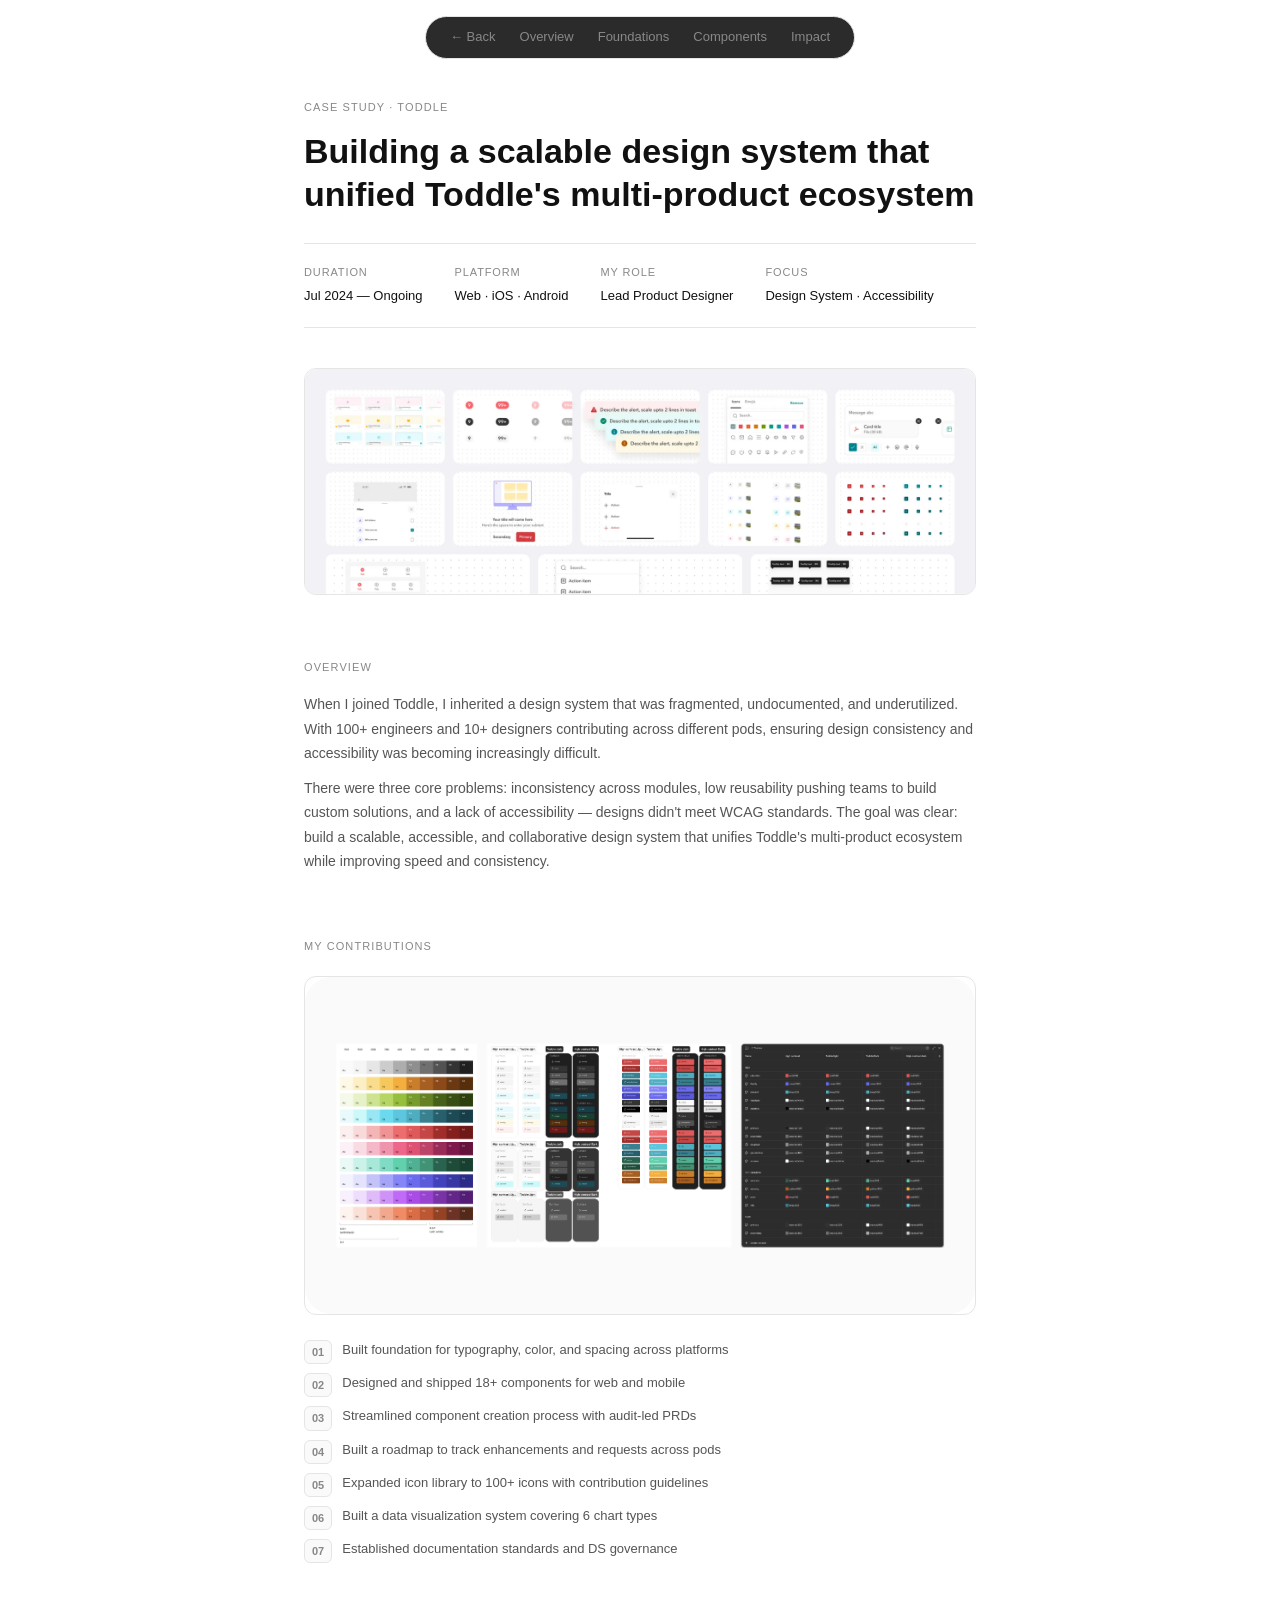
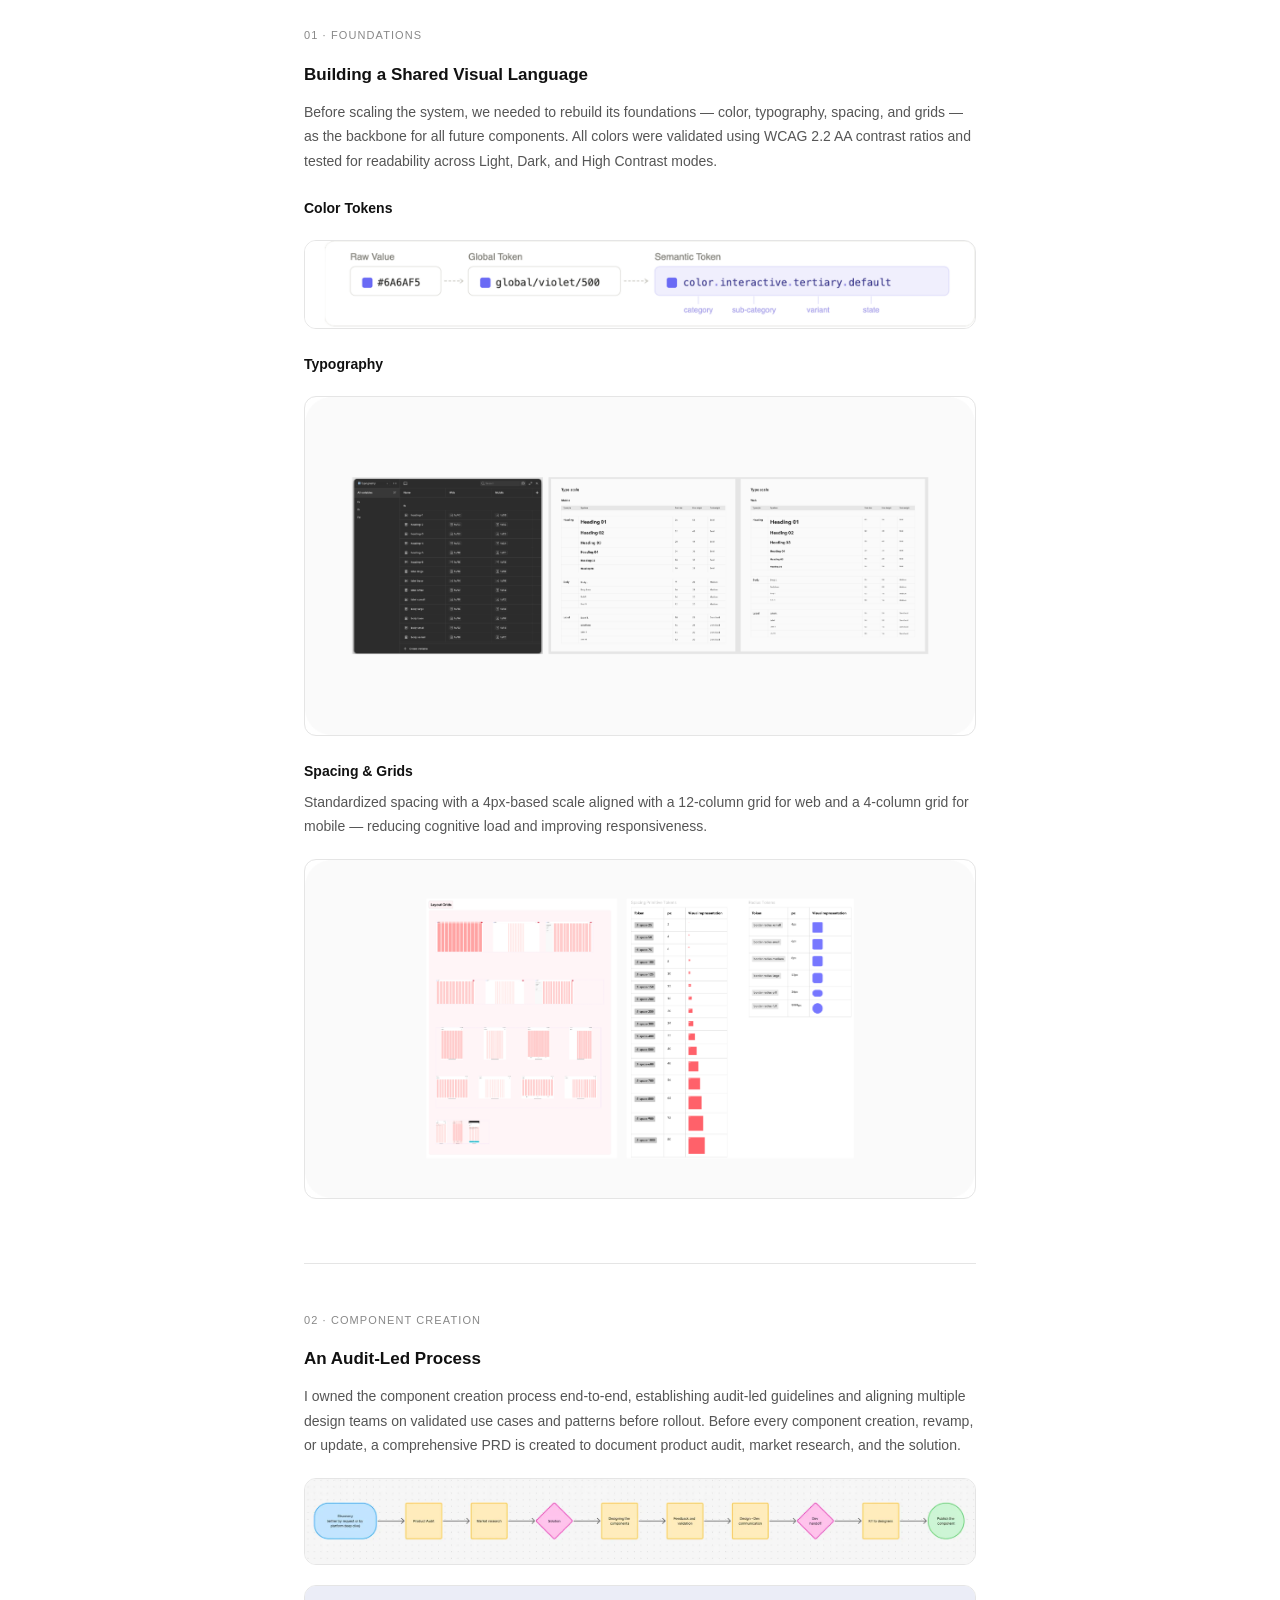
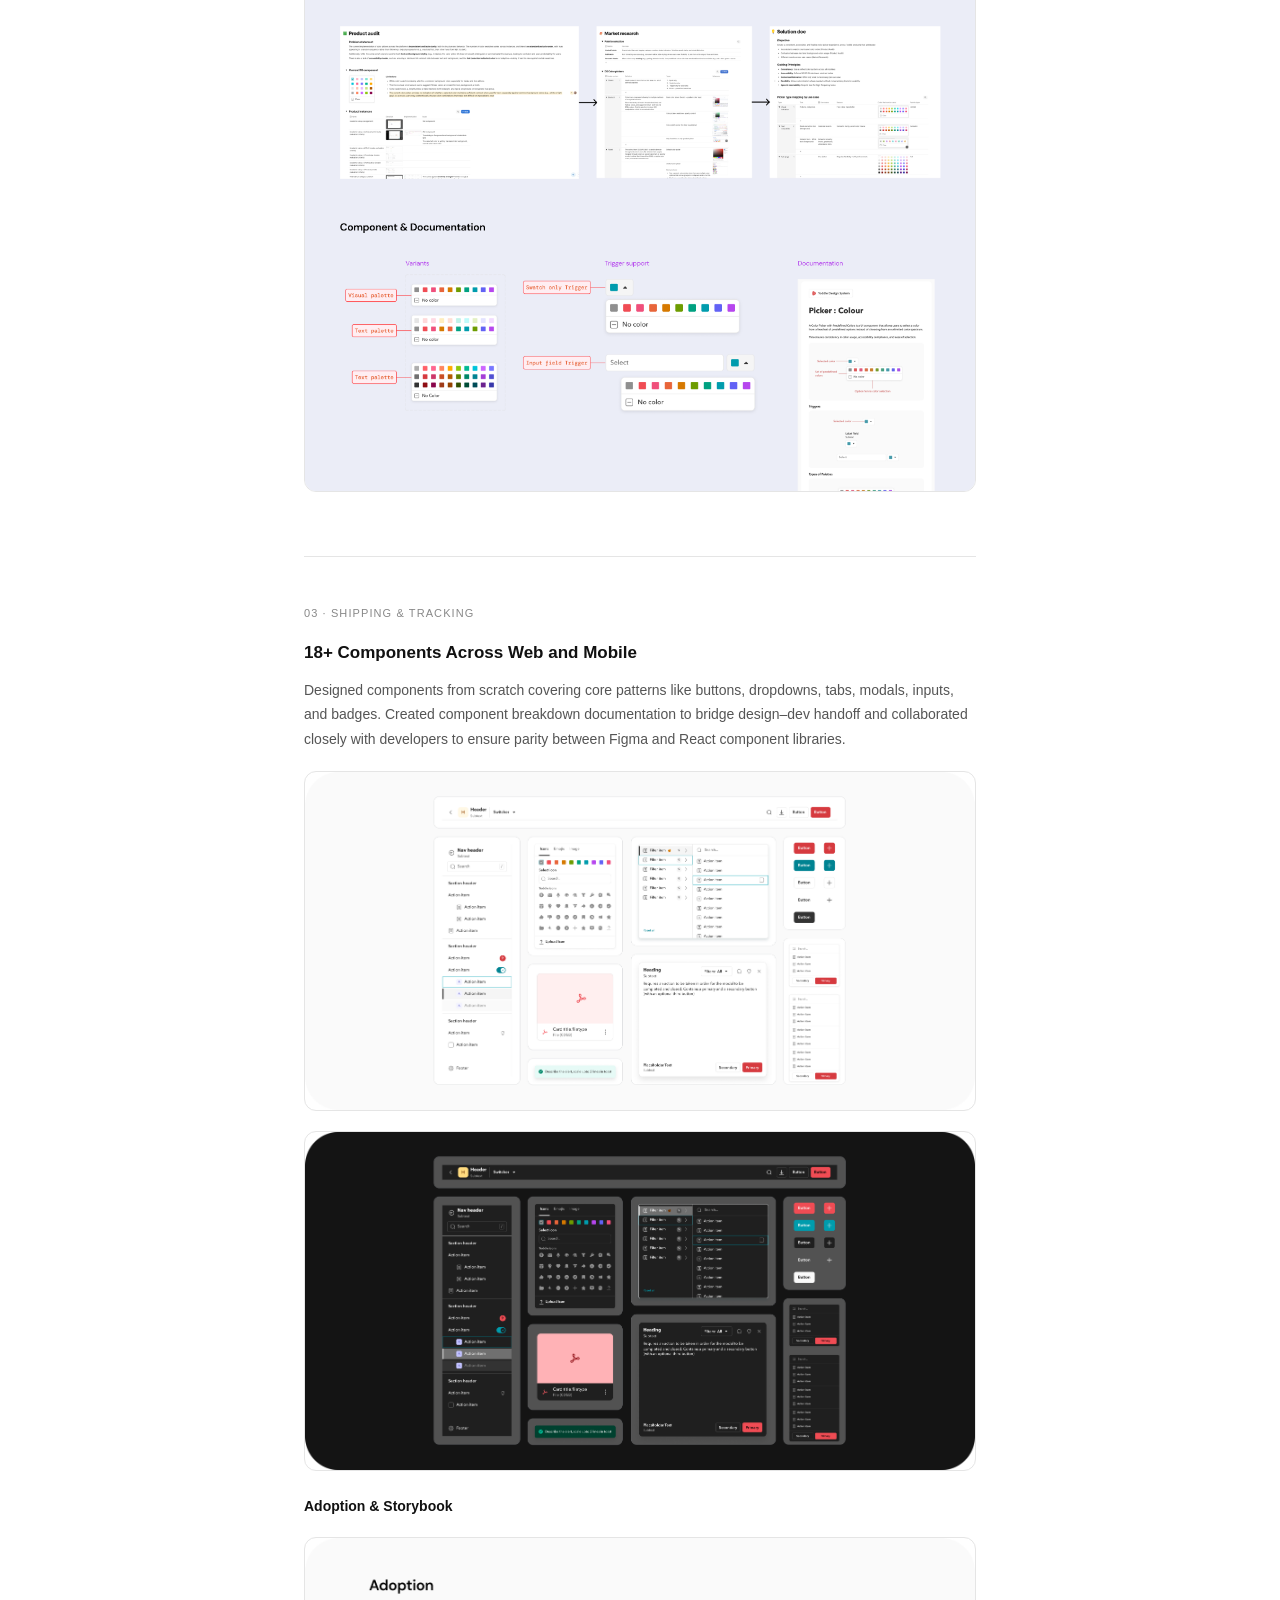
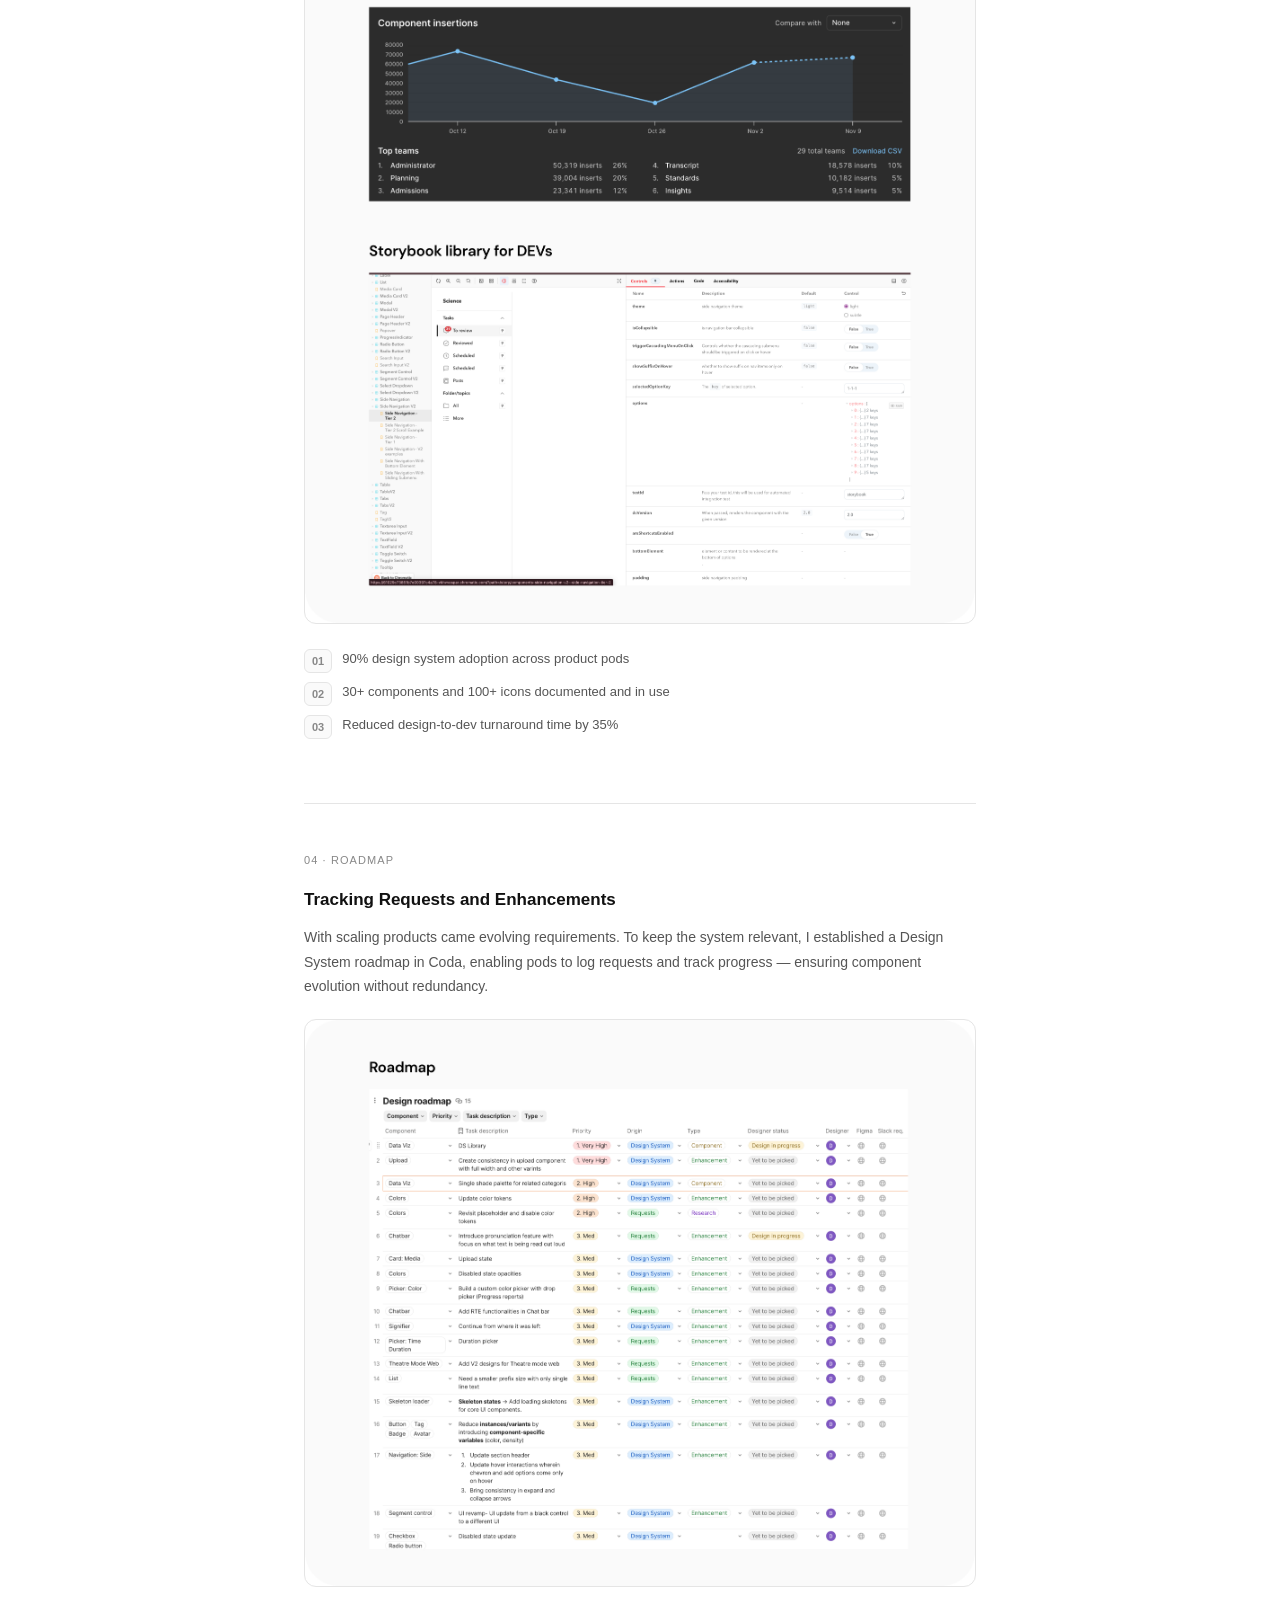
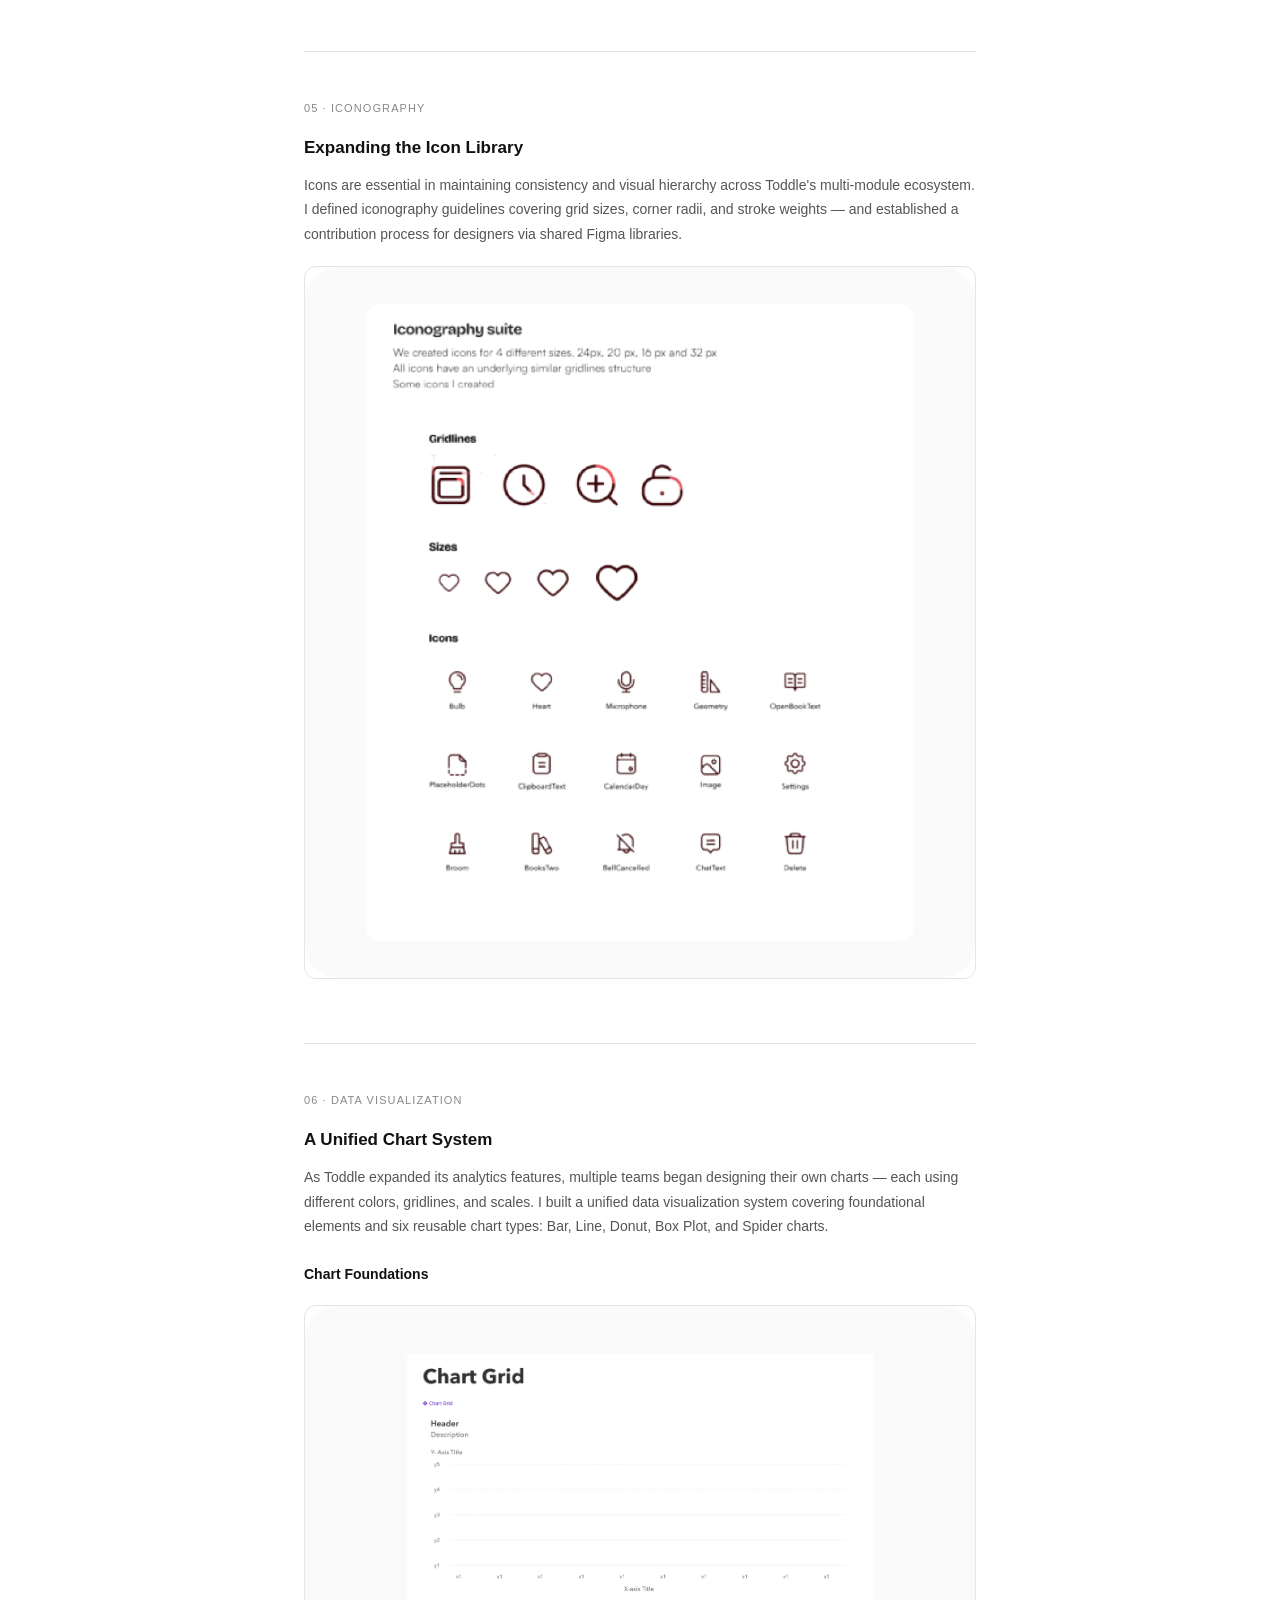
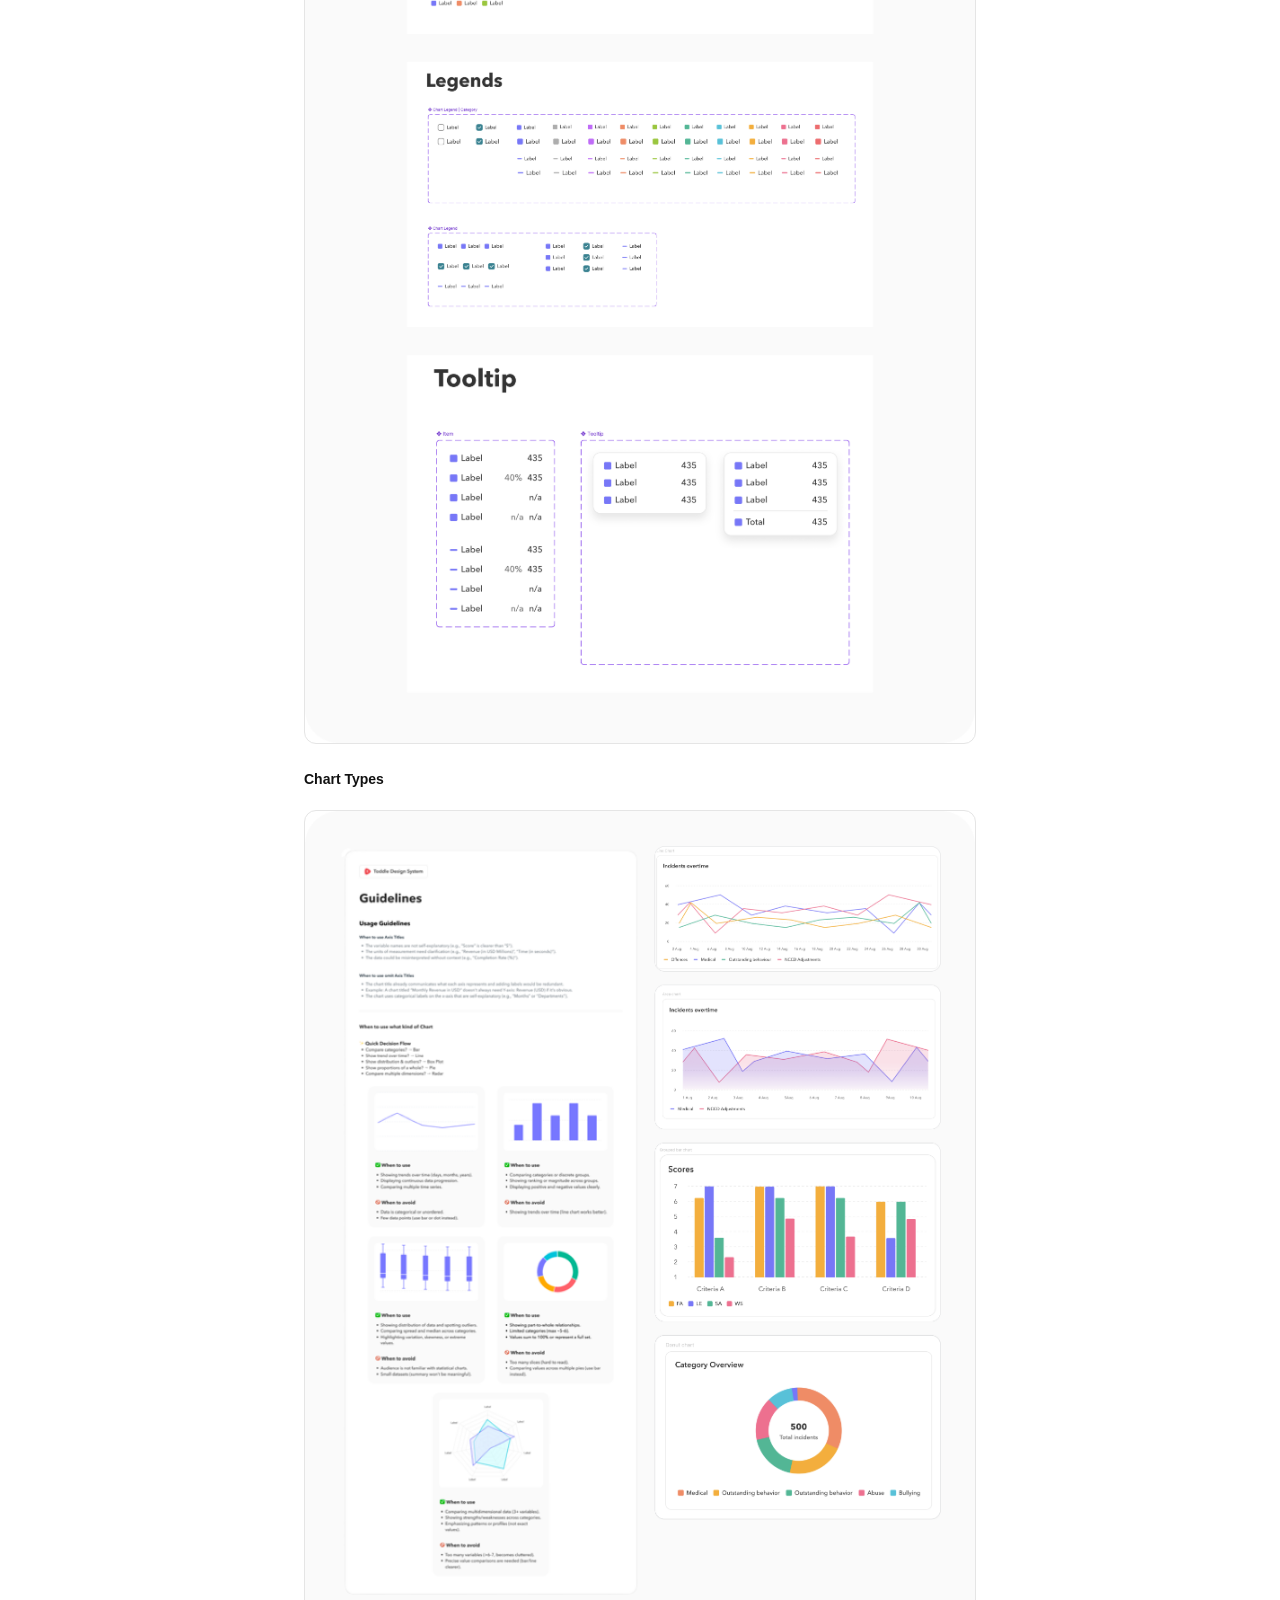
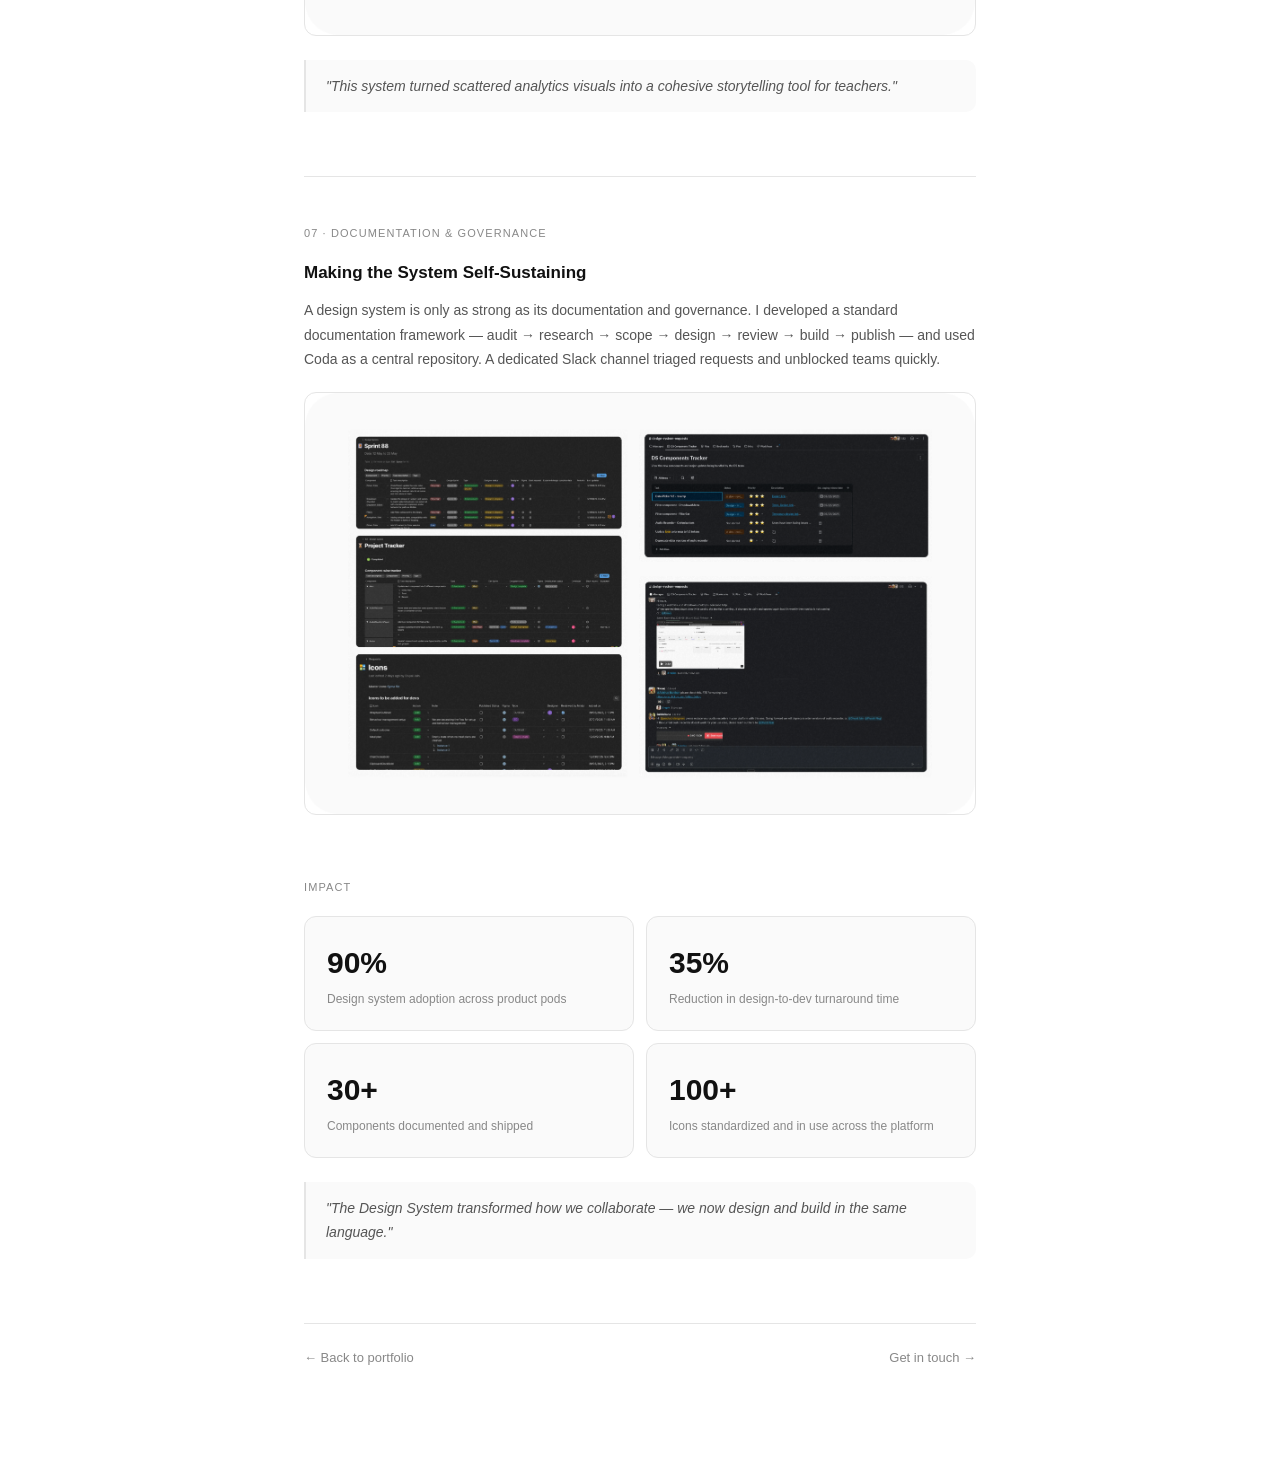
==== design-system-case-study.html @ 33d78d49 "Add portfolio files" ====
<!DOCTYPE html>
<html lang="en">
<head>
  <meta charset="UTF-8" />
  <meta name="viewport" content="width=device-width, initial-scale=1.0" />
  <title>Building Toddle's Design System 2.0 — Divyal Jain</title>
  <script>(function(){var t=localStorage.getItem('theme')||(window.matchMedia('(prefers-color-scheme: dark)').matches?'dark':'light');document.documentElement.setAttribute('data-theme',t);})();</script>
  <style>
    *, *::before, *::after { box-sizing: border-box; margin: 0; padding: 0; }

    :root {
      --bg: #ffffff;
      --fg: #111111;
      --muted: #888;
      --border: #e5e5e5;
      --card: #fafafa;
      --body-text: #555;
      --radius: 12px;
      --nav-bg: rgba(255,255,255,0.92);
      --nav-hover: #f0f0f0;
    }
    [data-theme="dark"] {
      --bg: #0f0f0f;
      --fg: #e8e8e8;
      --muted: #666;
      --border: #222;
      --card: #161616;
      --body-text: #999;
      --nav-bg: rgba(15,15,15,0.92);
      --nav-hover: #1a1a1a;
    }
    @media (prefers-color-scheme: dark) {
      :root:not([data-theme="light"]) {
        --bg: #0f0f0f; --fg: #e8e8e8; --muted: #666; --border: #222; --card: #161616; --body-text: #999;
      }
    }

    html { scroll-behavior: smooth; transition: background .3s, color .3s; }
    body { background: var(--bg); color: var(--fg); font-family: -apple-system, BlinkMacSystemFont, 'Segoe UI', sans-serif; line-height: 1.6; }

    /* NAV */
    .top-nav { position: sticky; top: 16px; z-index: 100; display: flex; justify-content: center; margin-bottom: 56px; }
    .nav-inner {
      display: flex; align-items: center; gap: 4px;
      background: rgba(20,20,20,.9); backdrop-filter: blur(12px);
      border: 1px solid var(--border); border-radius: 999px; padding: 6px 14px; font-size: 13px;
    }
    .nav-inner a { color: var(--muted); text-decoration: none; padding: 4px 10px; border-radius: 999px; transition: color .15s; }
    .nav-inner a:hover { color: var(--fg); }

    /* LAYOUT */
    main { max-width: 720px; margin: 0 auto; padding: 0 24px 100px; }

    /* HERO */
    .hero { margin-bottom: 64px; }
    .hero-eyebrow { font-size: 11px; letter-spacing: .1em; text-transform: uppercase; color: var(--muted); margin-bottom: 14px; }
    .hero h1 { font-size: clamp(24px, 4vw, 34px); font-weight: 600; line-height: 1.25; margin-bottom: 28px; }
    .hero-meta {
      display: flex; flex-wrap: wrap; gap: 32px;
      padding: 20px 0; border-top: 1px solid var(--border); border-bottom: 1px solid var(--border);
      margin-bottom: 40px;
    }
    .meta-item { display: flex; flex-direction: column; gap: 4px; }
    .meta-label { font-size: 11px; text-transform: uppercase; letter-spacing: .08em; color: var(--muted); }
    .meta-value { font-size: 13px; font-weight: 500; }

    /* SECTION */
    .cs-section { margin-bottom: 64px; }
    .section-label { font-size: 11px; letter-spacing: .1em; text-transform: uppercase; color: var(--muted); margin-bottom: 16px; }
    .cs-section h2 { font-size: 17px; font-weight: 600; margin-bottom: 12px; }
    .cs-section h3 { font-size: 14px; font-weight: 600; margin-bottom: 8px; margin-top: 24px; color: var(--fg); }
    .cs-section p { font-size: 14px; color: var(--body-text); line-height: 1.75; margin-bottom: 10px; }

    /* SCREENSHOT */
    .screenshot { width: 100%; display: block; border-radius: var(--radius); border: 1px solid var(--border); margin: 20px 0; }
    .screenshot-white { background: #fff; }
    .img-row { display: flex; gap: 12px; margin: 20px 0; }
    .img-row .screenshot { margin: 0; flex: 1; }
    .white-bg { background: #fff; border-radius: var(--radius); padding: 24px; margin: 20px 0; border: 1px solid var(--border); }
    .white-bg .screenshot { margin: 0; border: none; border-radius: 8px; }

    /* IMPACT LIST */
    .impact-list { display: flex; flex-direction: column; gap: 8px; margin-top: 16px; }
    .impact-item { display: flex; gap: 10px; align-items: flex-start; font-size: 13px; color: var(--body-text); line-height: 1.65; }
    .impact-num { background: var(--card); border: 1px solid var(--border); border-radius: 6px; padding: 2px 7px; font-size: 11px; color: var(--muted); font-weight: 600; flex-shrink: 0; margin-top: 1px; }

    /* METRICS */
    .metrics { display: grid; grid-template-columns: repeat(2, 1fr); gap: 12px; margin-top: 20px; }
    .metric { background: var(--card); border: 1px solid var(--border); border-radius: var(--radius); padding: 22px; }
    .metric-val { font-size: 30px; font-weight: 700; margin-bottom: 4px; }
    .metric-label { font-size: 12px; color: var(--muted); line-height: 1.4; }

    /* QUOTE */
    .pull-quote { border-left: 2px solid var(--border); padding: 14px 20px; margin-top: 24px; background: var(--card); border-radius: 0 10px 10px 0; }
    .pull-quote p { font-size: 14px; font-style: italic; color: var(--body-text); margin: 0 !important; }

    hr { border: none; border-top: 1px solid var(--border); margin: 48px 0; }

    /* FOOTER */
    .footer { margin-top: 64px; padding-top: 24px; border-top: 1px solid var(--border); display: flex; justify-content: space-between; align-items: center; }
    .footer a { font-size: 13px; color: var(--muted); text-decoration: none; transition: color .15s; }
    .footer a:hover { color: var(--fg); }

    /* MOBILE BACK BUTTON */
    .mobile-back { display: none; }
    @media (max-width: 640px) {
      .mobile-back {
        display: flex; align-items: center; justify-content: center;
        position: fixed; top: 16px; left: 16px; z-index: 999;
        width: 38px; height: 38px; border-radius: 100px;
        background: var(--nav-bg); backdrop-filter: blur(16px); -webkit-backdrop-filter: blur(16px);
        border: 1px solid var(--border); box-shadow: 0 2px 12px rgba(0,0,0,0.12);
        color: var(--fg); text-decoration: none;
        transition: transform 0.3s ease, opacity 0.3s ease, background 0.2s;
      }
      .mobile-back svg { width: 18px; height: 18px; stroke: currentColor; fill: none; stroke-width: 2; stroke-linecap: round; stroke-linejoin: round; }
      .mobile-back.hide { transform: translateY(-72px); opacity: 0; pointer-events: none; }
    }

    @media (max-width: 640px) {
      /* Nav */
      .top-nav { display: none; }
      /* Layout — top padding clears the fixed back button */
      main { padding: 72px 16px 48px; }
      /* Images */
      .img-row { flex-direction: column; }
      /* Metrics */
      .metrics { grid-template-columns: 1fr; }
      /* Meta */
      .hero-meta { gap: 16px; }
      /* Impact metrics */
      .metric { padding: 14px; }
      .metric-val { font-size: 20px; }
      .metric-label { font-size: 11px; }
      /* Footer */
      .footer { flex-direction: column; gap: 8px; text-align: center; }
    }
  </style>
</head>
<body>

<nav class="top-nav">
  <div class="nav-inner">
    <a href="index.html">← Back</a>
    <a href="#overview">Overview</a>
    <a href="#foundations">Foundations</a>
    <a href="#components">Components</a>
    <a href="#impact">Impact</a>
  </div>
</nav>

<main>

  <!-- HERO -->
  <div class="hero">
    <div class="hero-eyebrow">Case Study · Toddle</div>
    <h1>Building a scalable design system that unified Toddle's multi-product ecosystem</h1>
    <div class="hero-meta">
      <div class="meta-item"><span class="meta-label">Duration</span><span class="meta-value">Jul 2024 — Ongoing</span></div>
      <div class="meta-item"><span class="meta-label">Platform</span><span class="meta-value">Web · iOS · Android</span></div>
      <div class="meta-item"><span class="meta-label">My Role</span><span class="meta-value">Lead Product Designer</span></div>
      <div class="meta-item"><span class="meta-label">Focus</span><span class="meta-value">Design System · Accessibility</span></div>
    </div>
    <img class="screenshot" src="case study 2 assets/hero section image.png" alt="Design System 2.0 hero" style="margin:0" />
  </div>

  <!-- OVERVIEW -->
  <div class="cs-section" id="overview">
    <div class="section-label">Overview</div>
    <p>When I joined Toddle, I inherited a design system that was fragmented, undocumented, and underutilized. With 100+ engineers and 10+ designers contributing across different pods, ensuring design consistency and accessibility was becoming increasingly difficult.</p>
    <p>There were three core problems: inconsistency across modules, low reusability pushing teams to build custom solutions, and a lack of accessibility — designs didn't meet WCAG standards. The goal was clear: build a scalable, accessible, and collaborative design system that unifies Toddle's multi-product ecosystem while improving speed and consistency.</p>
  </div>

  <!-- CONTRIBUTIONS -->
  <div class="cs-section">
    <div class="section-label">My Contributions</div>
    <img class="screenshot" src="case study 2 assets/foundations .png" alt="Foundations overview" />
    <div class="impact-list" style="margin-top:24px">
      <div class="impact-item"><span class="impact-num">01</span>Built foundation for typography, color, and spacing across platforms</div>
      <div class="impact-item"><span class="impact-num">02</span>Designed and shipped 18+ components for web and mobile</div>
      <div class="impact-item"><span class="impact-num">03</span>Streamlined component creation process with audit-led PRDs</div>
      <div class="impact-item"><span class="impact-num">04</span>Built a roadmap to track enhancements and requests across pods</div>
      <div class="impact-item"><span class="impact-num">05</span>Expanded icon library to 100+ icons with contribution guidelines</div>
      <div class="impact-item"><span class="impact-num">06</span>Built a data visualization system covering 6 chart types</div>
      <div class="impact-item"><span class="impact-num">07</span>Established documentation standards and DS governance</div>
    </div>
  </div>

  <!-- FOUNDATIONS -->
  <div class="cs-section" id="foundations">
    <div class="section-label">01 · Foundations</div>
    <h2>Building a Shared Visual Language</h2>
    <p>Before scaling the system, we needed to rebuild its foundations — color, typography, spacing, and grids — as the backbone for all future components. All colors were validated using WCAG 2.2 AA contrast ratios and tested for readability across Light, Dark, and High Contrast modes.</p>

    <h3>Color Tokens</h3>
    <img class="screenshot" src="case study 2 assets/color tokens.png" alt="Color tokens" />

    <h3>Typography</h3>
    <img class="screenshot" src="case study 2 assets/typography.png" alt="Typography" />

    <h3>Spacing & Grids</h3>
    <p>Standardized spacing with a 4px-based scale aligned with a 12-column grid for web and a 4-column grid for mobile — reducing cognitive load and improving responsiveness.</p>
    <img class="screenshot" src="case study 2 assets/spacing and grids.png" alt="Spacing and grids" />
  </div>

  <hr />

  <!-- COMPONENT CREATION -->
  <div class="cs-section" id="components">
    <div class="section-label">02 · Component Creation</div>
    <h2>An Audit-Led Process</h2>
    <p>I owned the component creation process end-to-end, establishing audit-led guidelines and aligning multiple design teams on validated use cases and patterns before rollout. Before every component creation, revamp, or update, a comprehensive PRD is created to document product audit, market research, and the solution.</p>

    <img class="screenshot" src="case study 2 assets/component creation workflow.png" alt="Component creation workflow" />
    <img class="screenshot" src="case study 2 assets/component creation example.png" alt="Component creation example" />
  </div>

  <hr />

  <!-- SHIPPING & TRACKING -->
  <div class="cs-section">
    <div class="section-label">03 · Shipping & Tracking</div>
    <h2>18+ Components Across Web and Mobile</h2>
    <p>Designed components from scratch covering core patterns like buttons, dropdowns, tabs, modals, inputs, and badges. Created component breakdown documentation to bridge design–dev handoff and collaborated closely with developers to ensure parity between Figma and React component libraries.</p>

    <img class="screenshot" src="case study 2 assets/shipping and tracking components light mode.png" alt="Components light mode" />
    <img class="screenshot" src="case study 2 assets/shipping and tracking components dark mode.png" alt="Components dark mode" />

    <h3>Adoption & Storybook</h3>
    <img class="screenshot" src="case study 2 assets/component impact. Adoption and storybook.png" alt="Component adoption and Storybook" />

    <div class="impact-list" style="margin-top:24px">
      <div class="impact-item"><span class="impact-num">01</span>90% design system adoption across product pods</div>
      <div class="impact-item"><span class="impact-num">02</span>30+ components and 100+ icons documented and in use</div>
      <div class="impact-item"><span class="impact-num">03</span>Reduced design-to-dev turnaround time by 35%</div>
    </div>
  </div>

  <hr />

  <!-- ROADMAP -->
  <div class="cs-section">
    <div class="section-label">04 · Roadmap</div>
    <h2>Tracking Requests and Enhancements</h2>
    <p>With scaling products came evolving requirements. To keep the system relevant, I established a Design System roadmap in Coda, enabling pods to log requests and track progress — ensuring component evolution without redundancy.</p>
    <img class="screenshot" src="case study 2 assets/roadmap.png" alt="Design system roadmap" />
  </div>

  <hr />

  <!-- ICONOGRAPHY -->
  <div class="cs-section">
    <div class="section-label">05 · Iconography</div>
    <h2>Expanding the Icon Library</h2>
    <p>Icons are essential in maintaining consistency and visual hierarchy across Toddle's multi-module ecosystem. I defined iconography guidelines covering grid sizes, corner radii, and stroke weights — and established a contribution process for designers via shared Figma libraries.</p>
    <img class="screenshot" src="case study 2 assets/iconography.png" alt="Icon library" />
  </div>

  <hr />

  <!-- DATA VISUALIZATION -->
  <div class="cs-section">
    <div class="section-label">06 · Data Visualization</div>
    <h2>A Unified Chart System</h2>
    <p>As Toddle expanded its analytics features, multiple teams began designing their own charts — each using different colors, gridlines, and scales. I built a unified data visualization system covering foundational elements and six reusable chart types: Bar, Line, Donut, Box Plot, and Spider charts.</p>

    <h3>Chart Foundations</h3>
    <img class="screenshot" src="case study 2 assets/chard foundations.png" alt="Chart foundations" />

    <h3>Chart Types</h3>
    <img class="screenshot" src="case study 2 assets/charts.png" alt="Chart types" />

    <div class="pull-quote">
      <p>"This system turned scattered analytics visuals into a cohesive storytelling tool for teachers."</p>
    </div>
  </div>

  <hr />

  <!-- DOCUMENTATION -->
  <div class="cs-section">
    <div class="section-label">07 · Documentation & Governance</div>
    <h2>Making the System Self-Sustaining</h2>
    <p>A design system is only as strong as its documentation and governance. I developed a standard documentation framework — audit → research → scope → design → review → build → publish — and used Coda as a central repository. A dedicated Slack channel triaged requests and unblocked teams quickly.</p>
    <img class="screenshot" src="case study 2 assets/document and governance.png" alt="Documentation and governance" />
  </div>

  <!-- IMPACT -->
  <div class="cs-section" id="impact">
    <div class="section-label">Impact</div>
    <div class="metrics">
      <div class="metric"><div class="metric-val">90%</div><div class="metric-label">Design system adoption across product pods</div></div>
      <div class="metric"><div class="metric-val">35%</div><div class="metric-label">Reduction in design-to-dev turnaround time</div></div>
      <div class="metric"><div class="metric-val">30+</div><div class="metric-label">Components documented and shipped</div></div>
      <div class="metric"><div class="metric-val">100+</div><div class="metric-label">Icons standardized and in use across the platform</div></div>
    </div>
    <div class="pull-quote" style="margin-top: 24px;">
      <p>"The Design System transformed how we collaborate — we now design and build in the same language."</p>
    </div>
  </div>

  <div class="footer">
    <a href="index.html">← Back to portfolio</a>
    <a href="mailto:hi@divyaljain.com">Get in touch →</a>
  </div>

</main>

<!-- MOBILE BACK BUTTON -->
<a class="mobile-back" href="index.html" aria-label="Back to portfolio">
  <svg viewBox="0 0 24 24"><line x1="19" y1="12" x2="5" y2="12"/><polyline points="12 19 5 12 12 5"/></svg>
</a>
<script>
  (function() {
    var btn = document.querySelector('.mobile-back');
    if (!btn) return;
    var lastY = window.scrollY;
    var ticking = false;
    window.addEventListener('scroll', function() {
      if (ticking) return;
      ticking = true;
      requestAnimationFrame(function() {
        var y = window.scrollY;
        if (y > lastY && y > 60) {
          btn.classList.add('hide');
        } else {
          btn.classList.remove('hide');
        }
        lastY = y;
        ticking = false;
      });
    }, { passive: true });
  })();
</script>
</body>
</html>
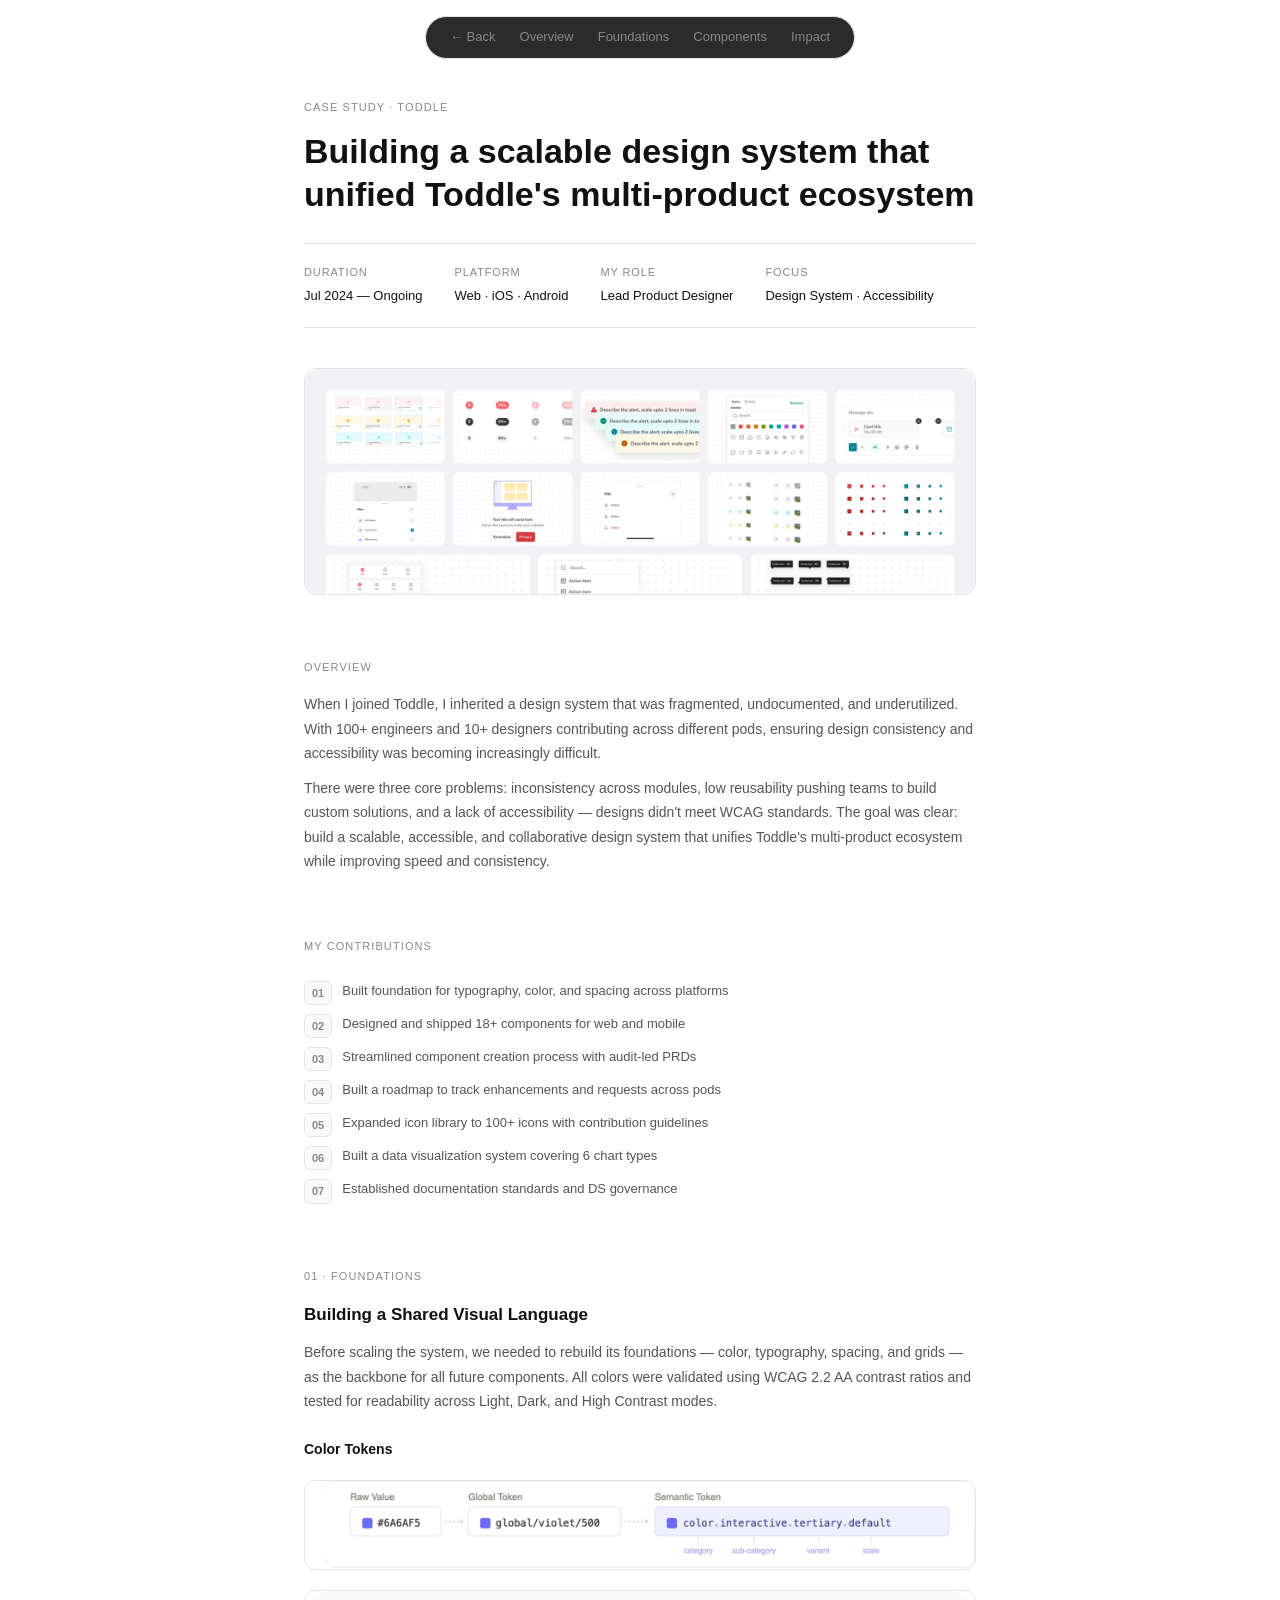
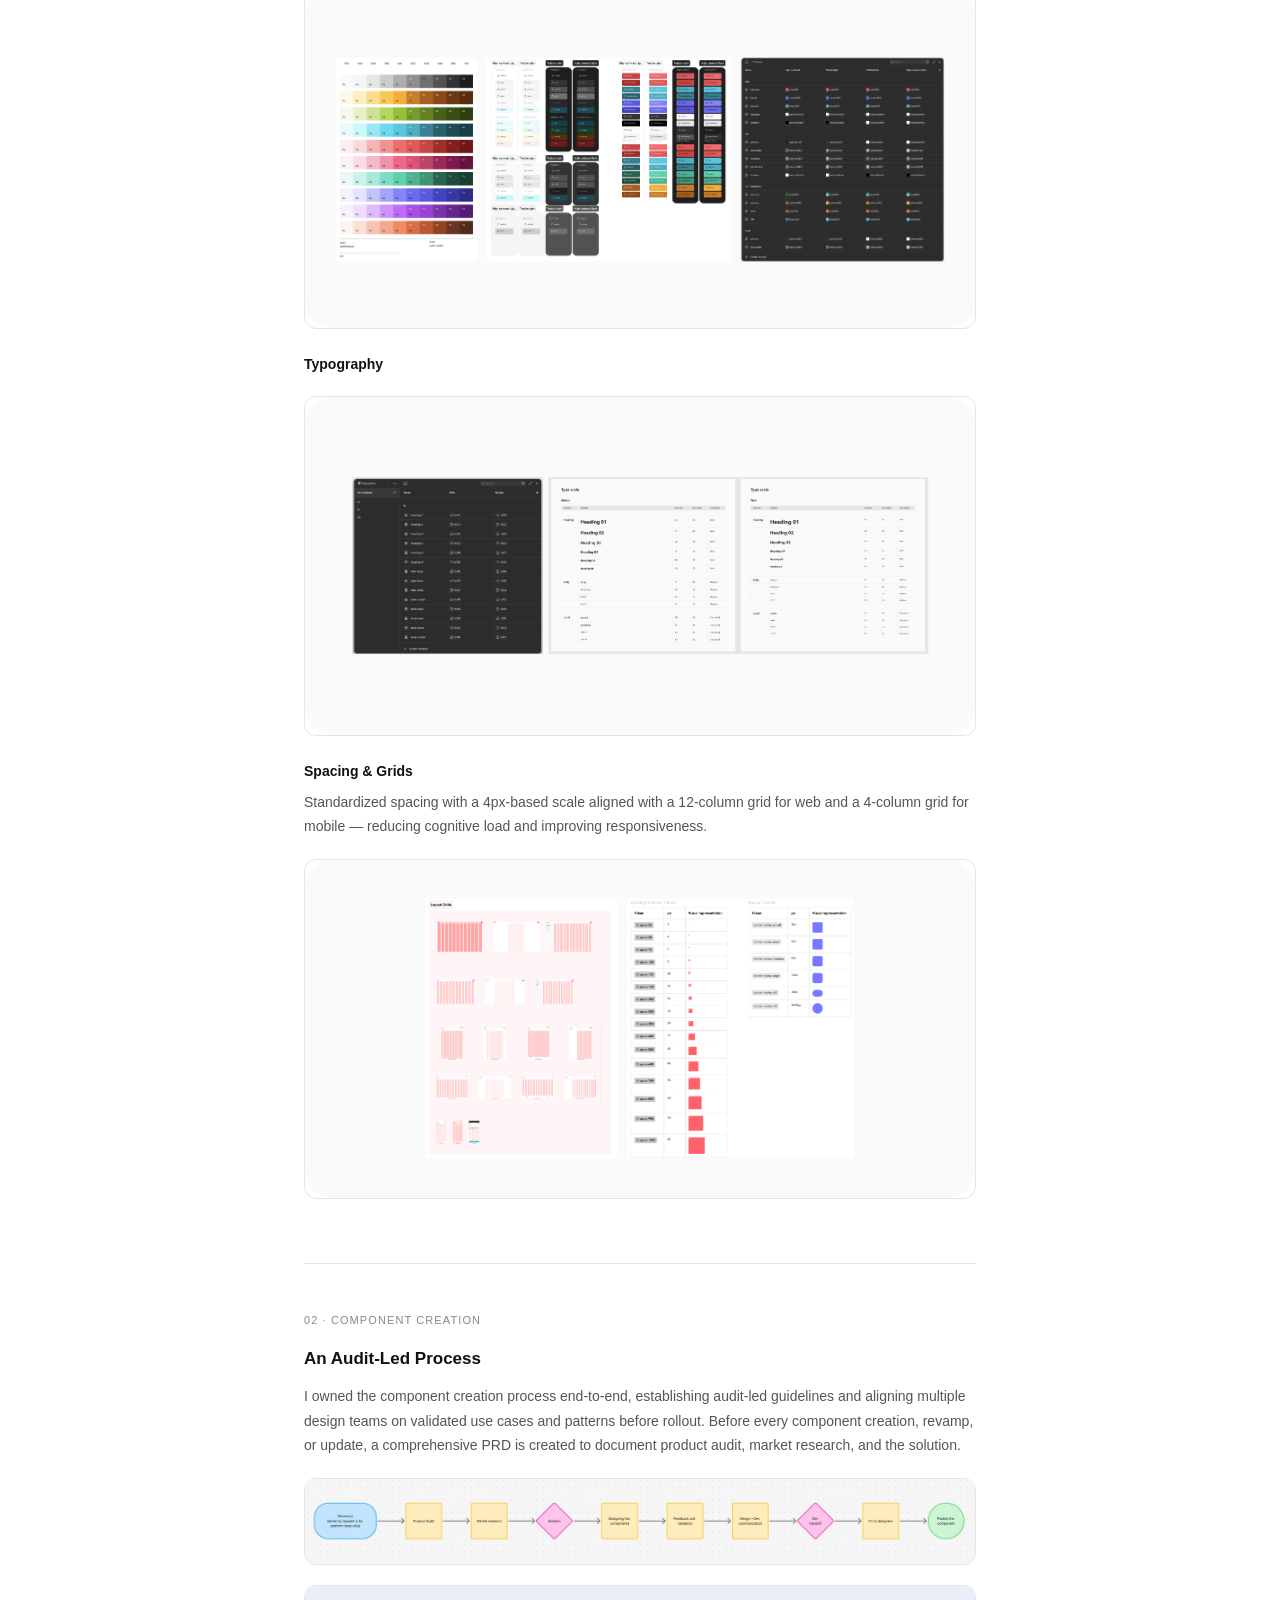
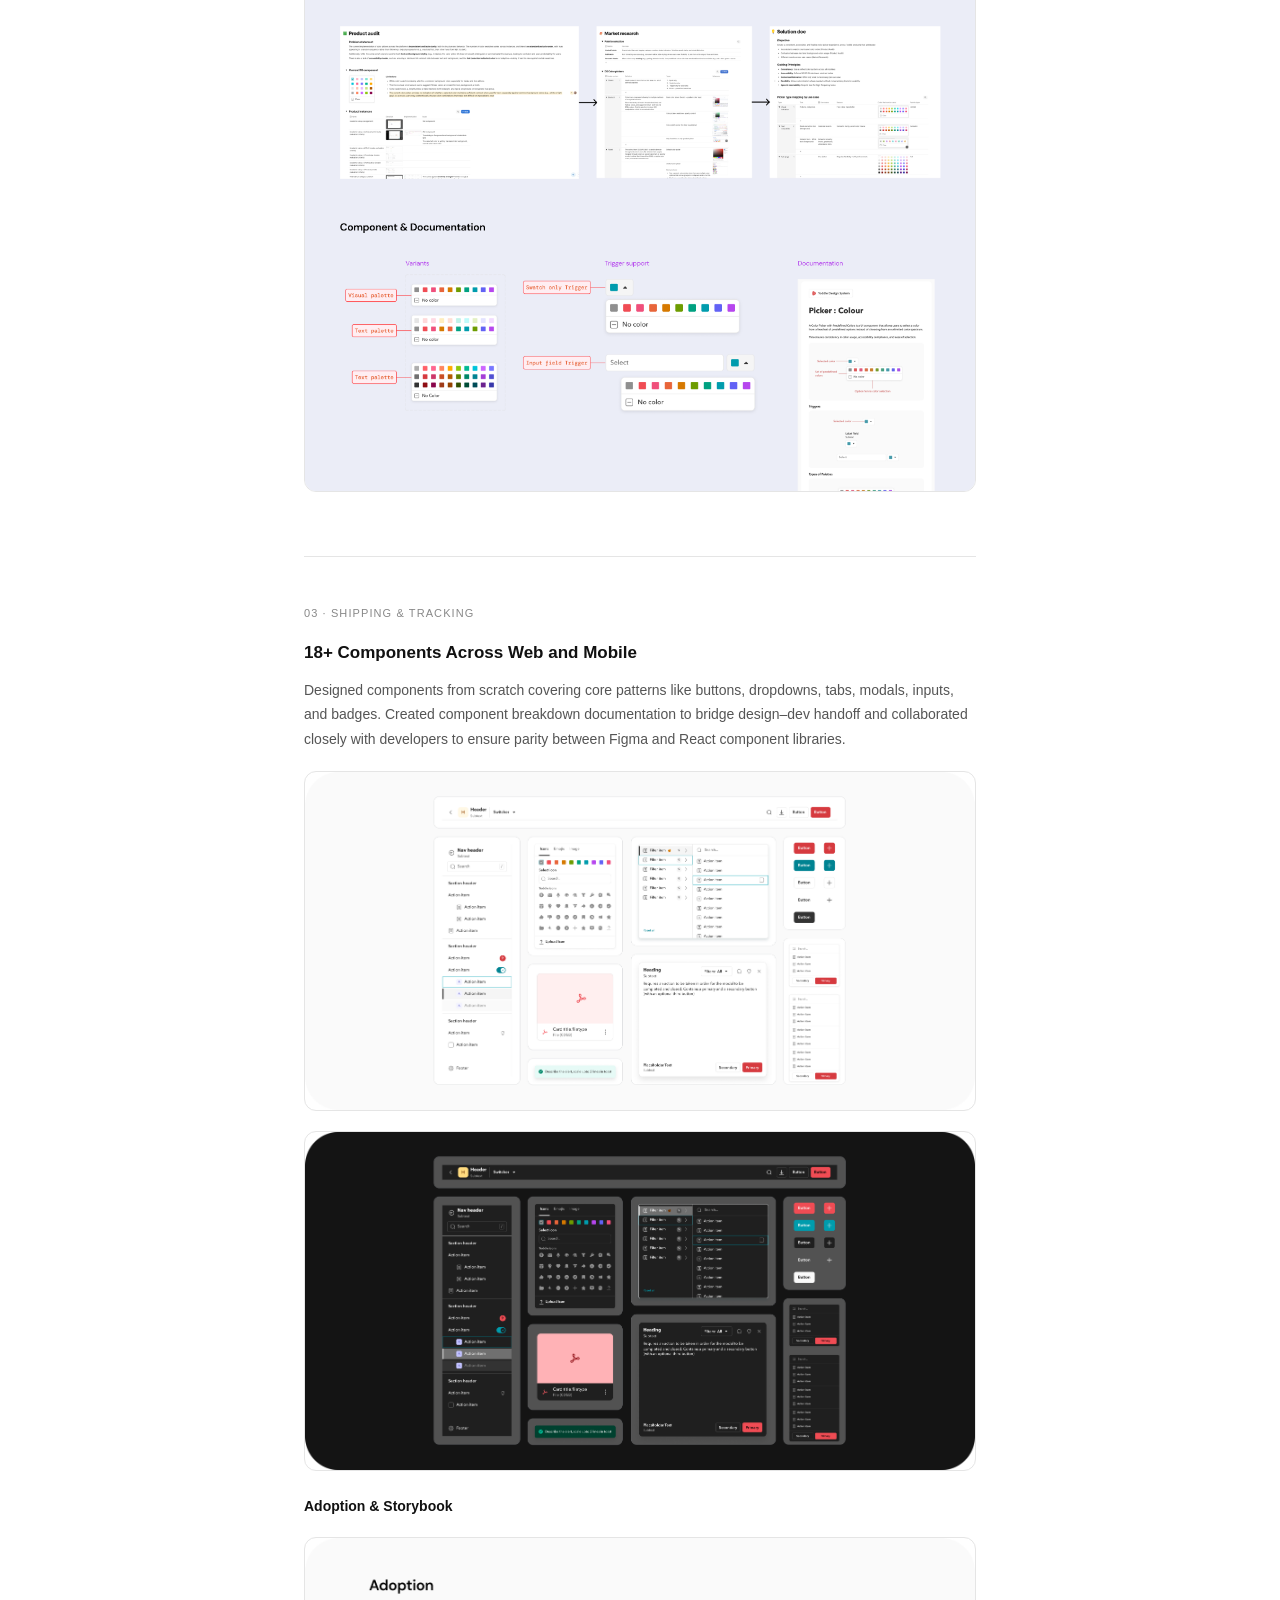
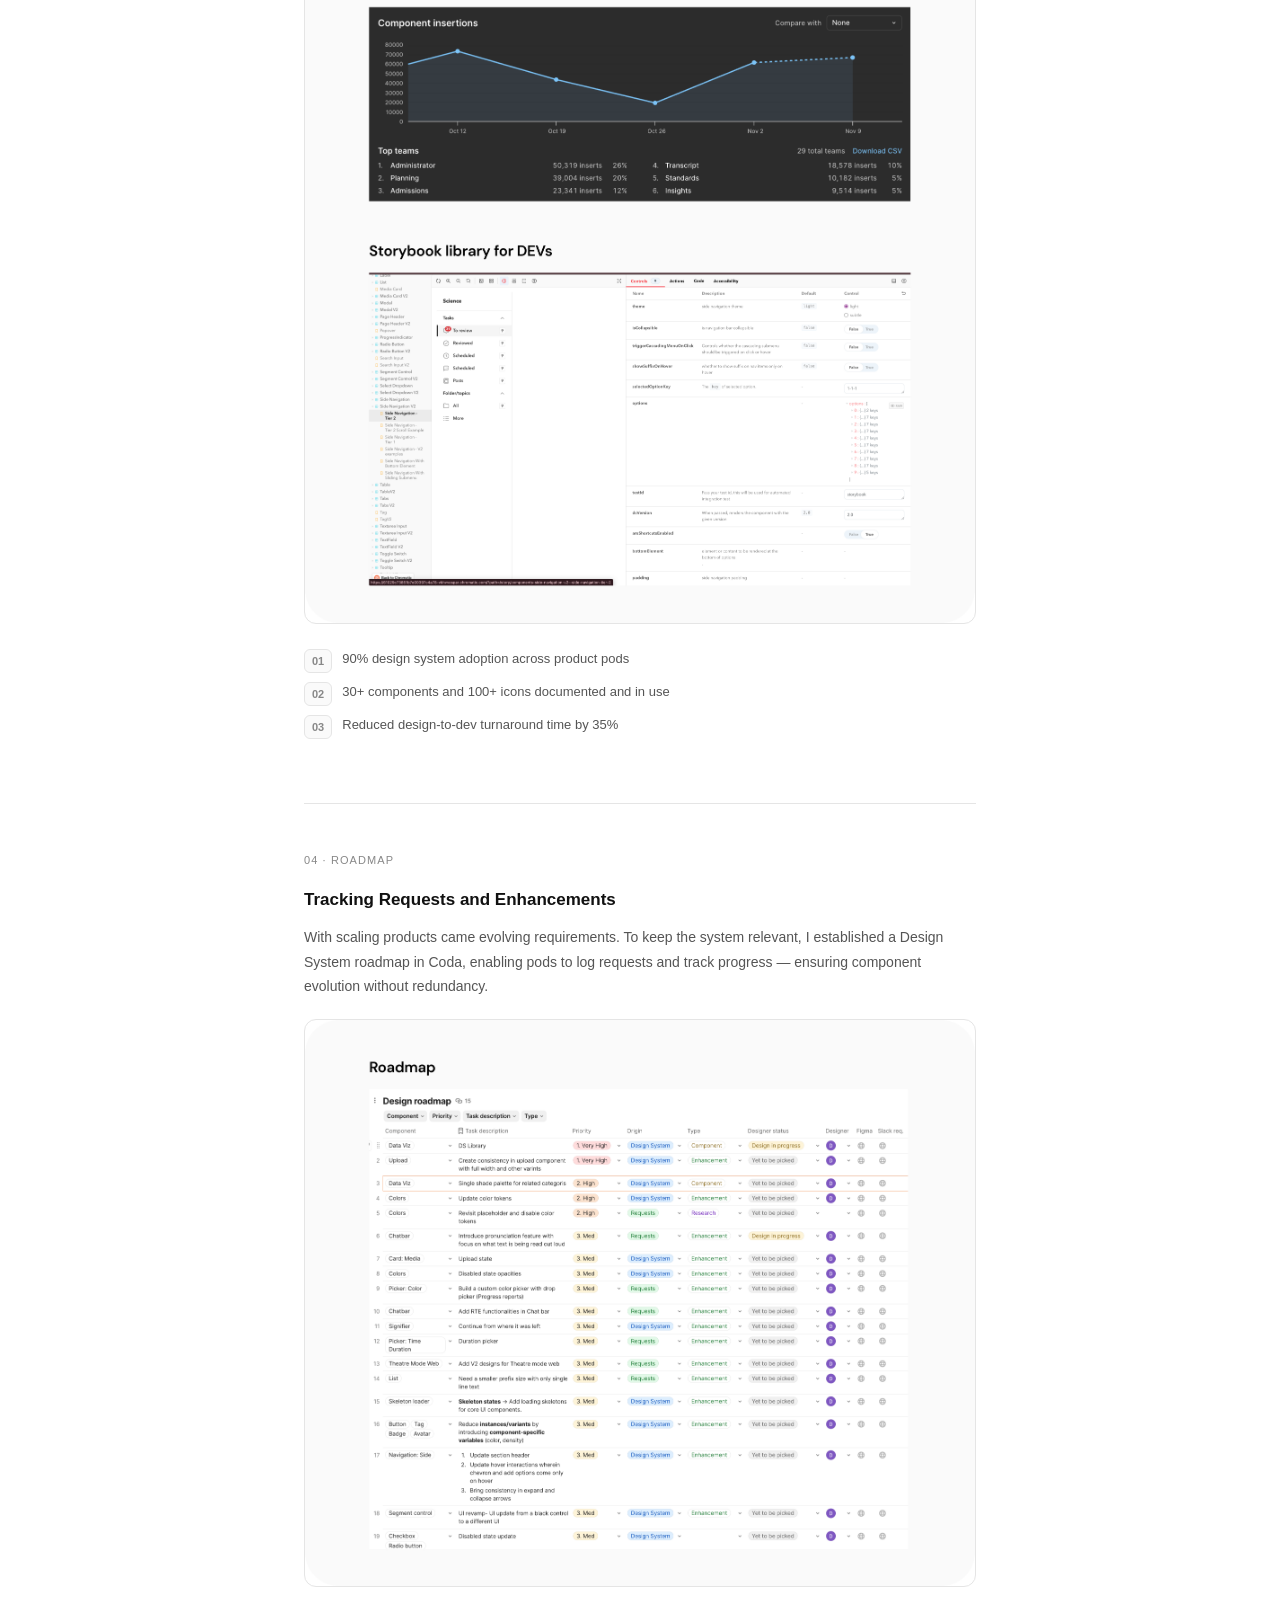
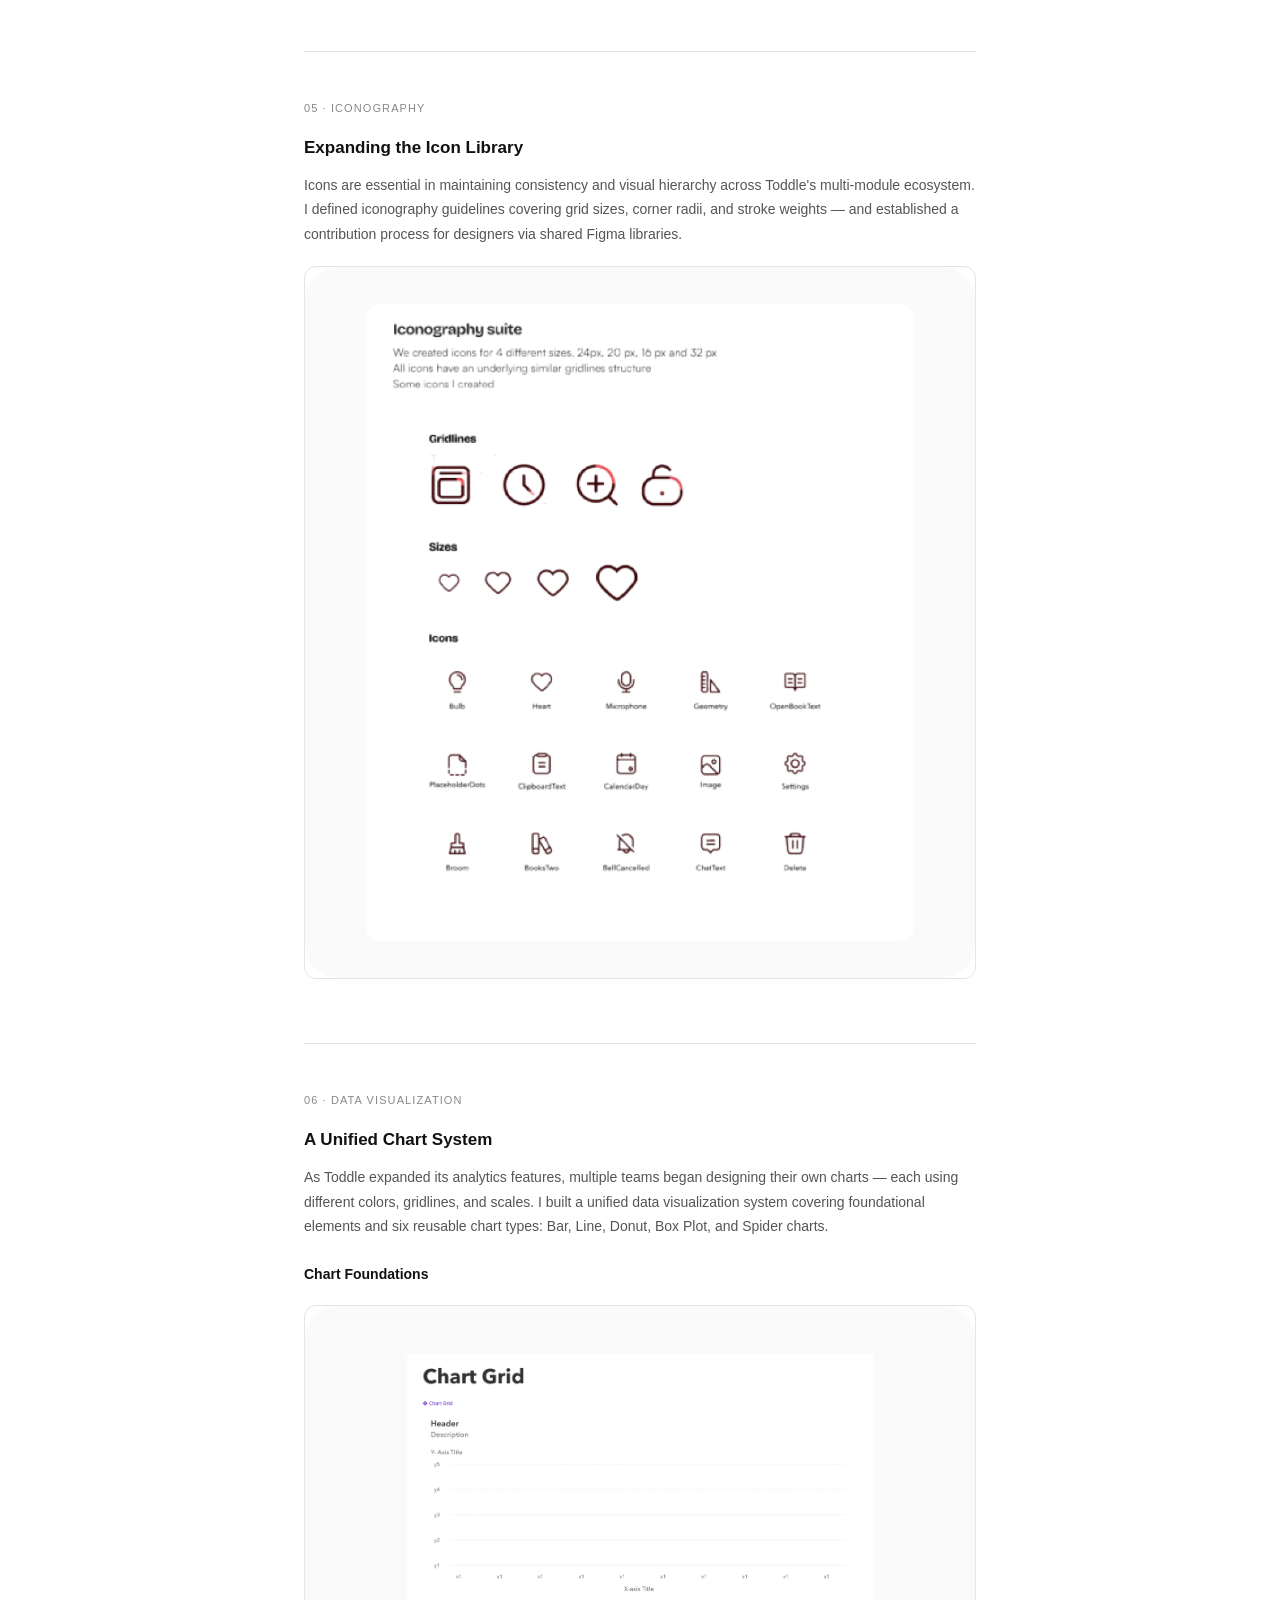
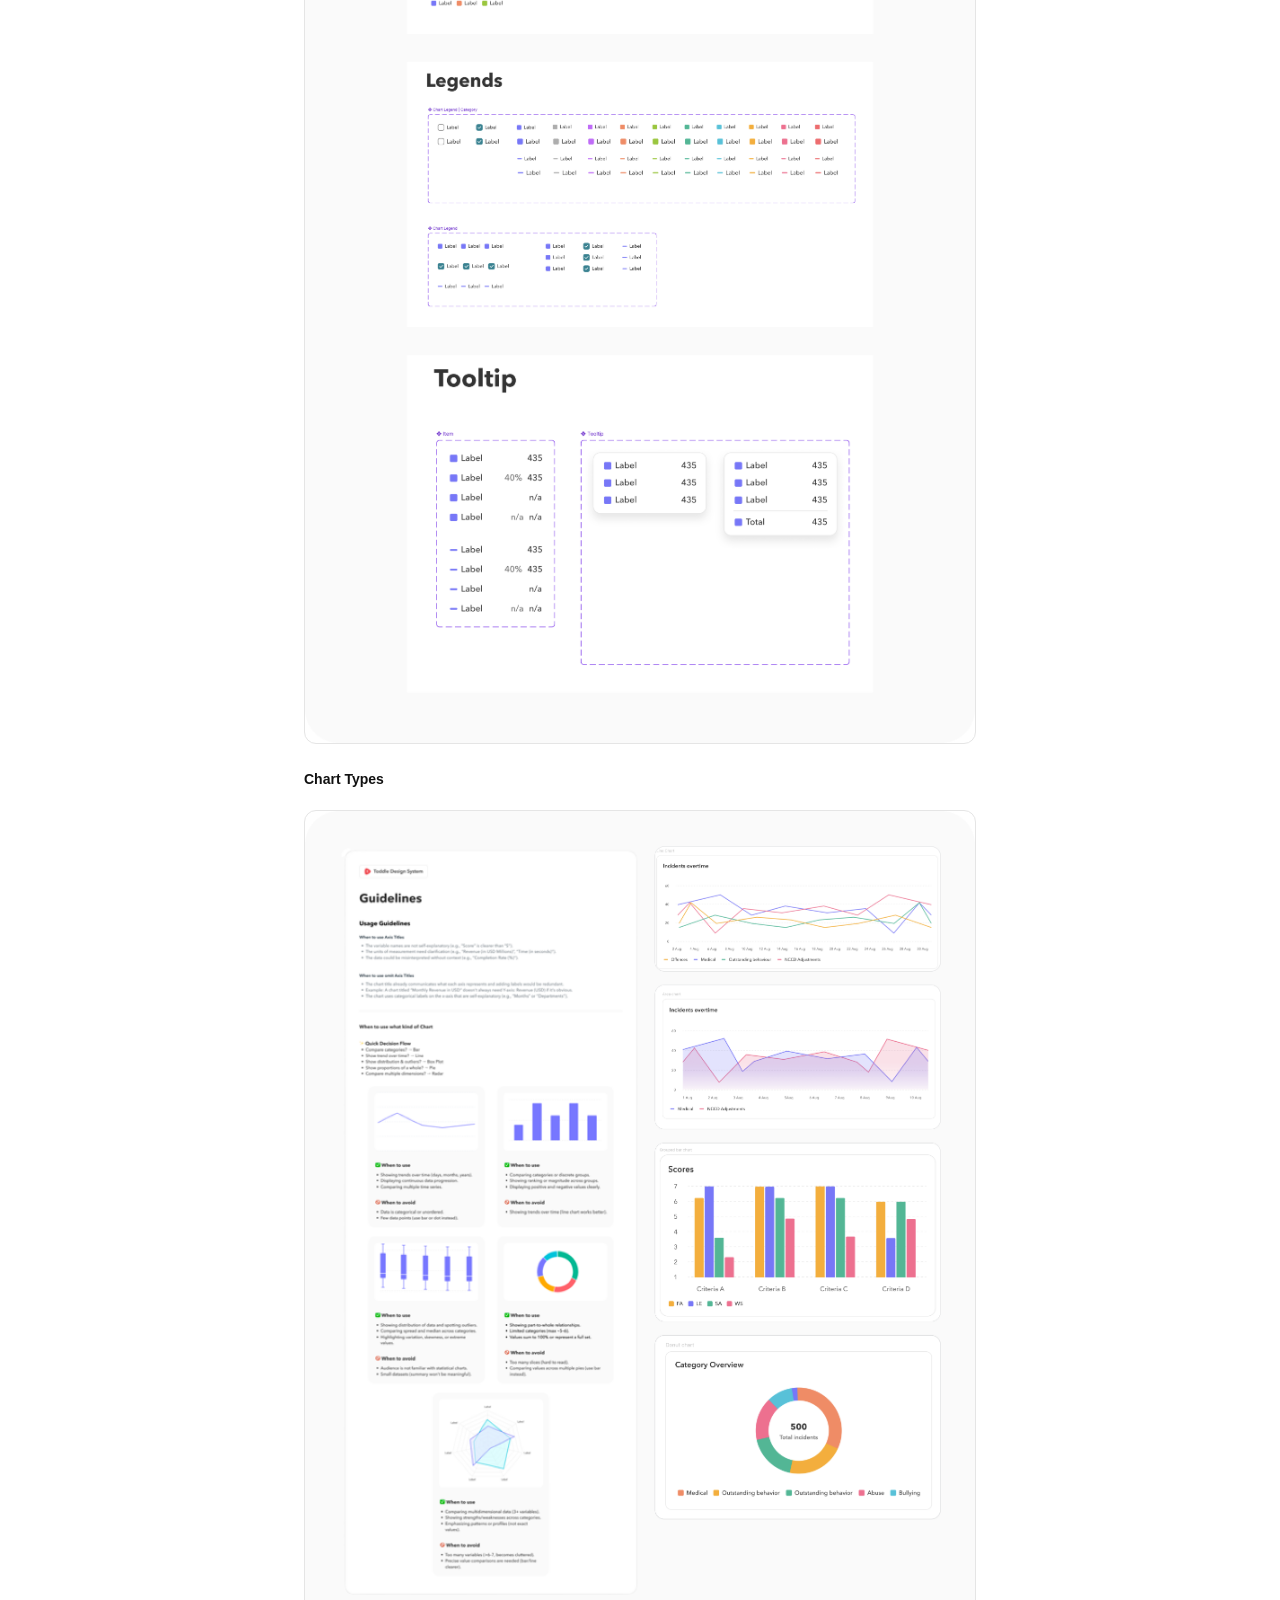
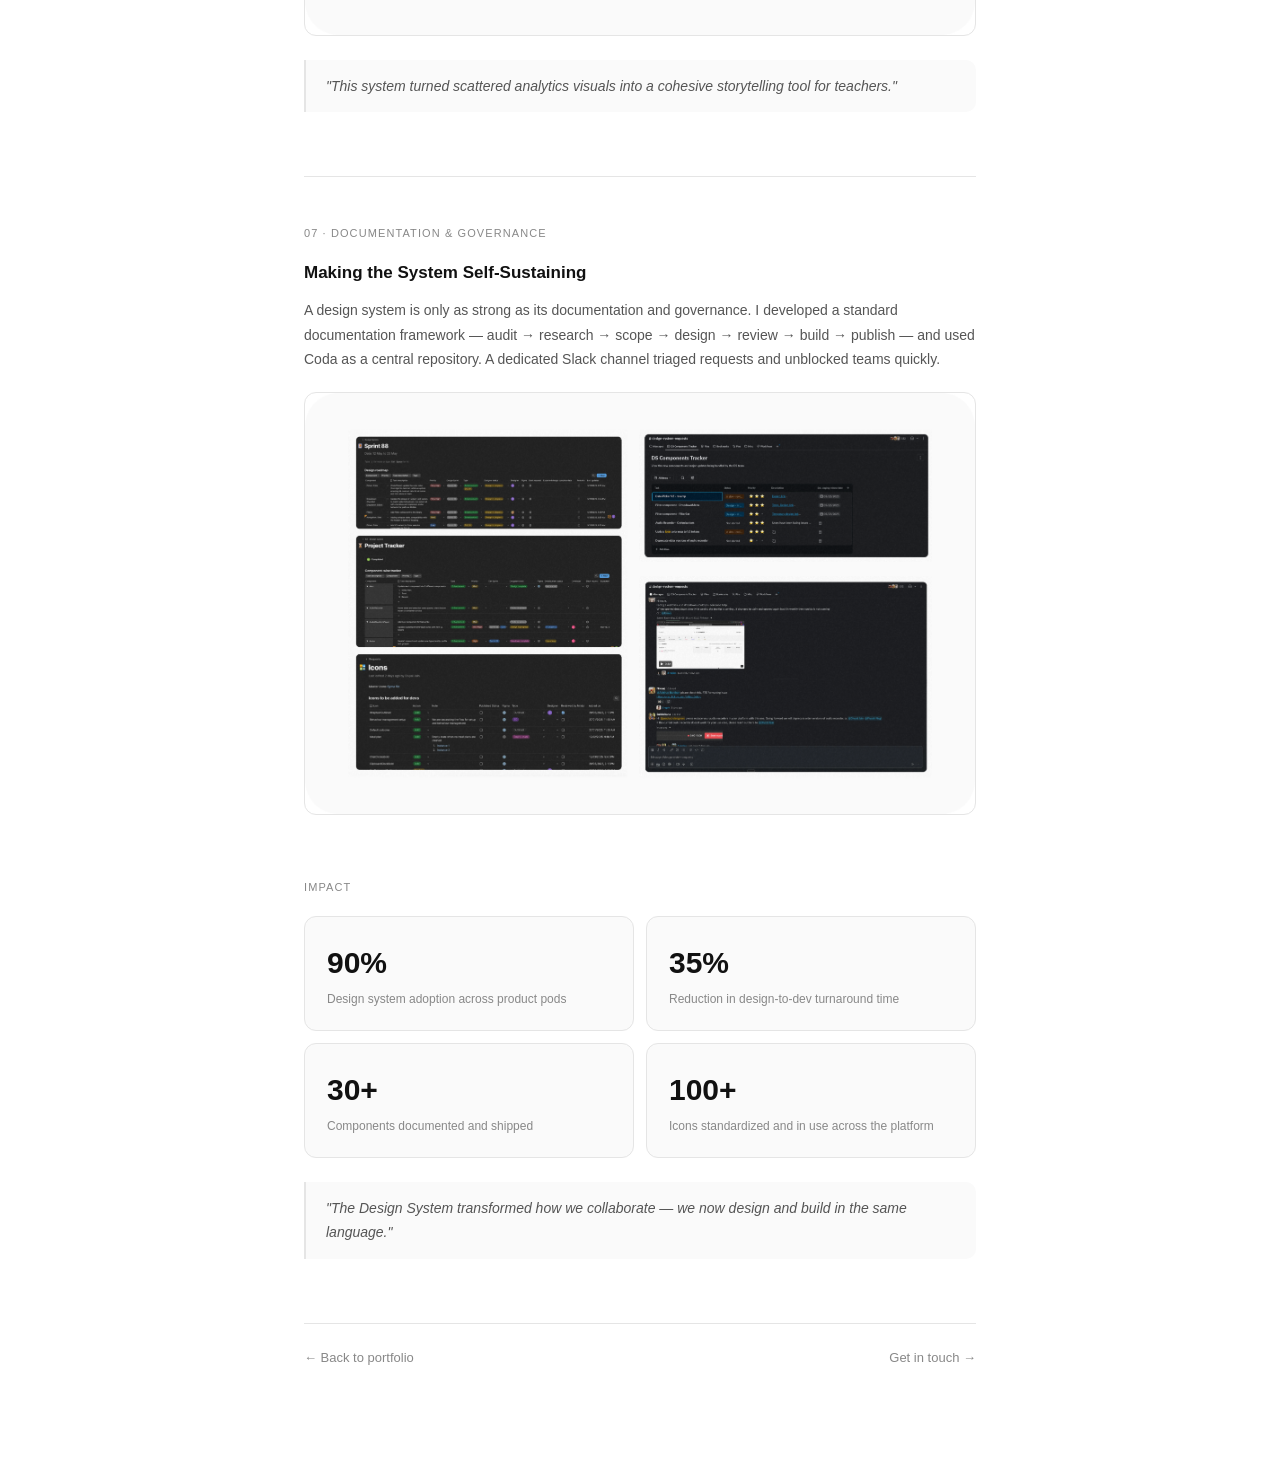
==== commit 842f3dfd: "Add foundations image to contributions section" ====
--- a/design-system-case-study.html
+++ b/design-system-case-study.html
@@ -174,7 +174,6 @@
   <!-- CONTRIBUTIONS -->
   <div class="cs-section">
     <div class="section-label">My Contributions</div>
-    <img class="screenshot" src="case study 2 assets/foundations .png" alt="Foundations overview" />
     <div class="impact-list" style="margin-top:24px">
       <div class="impact-item"><span class="impact-num">01</span>Built foundation for typography, color, and spacing across platforms</div>
       <div class="impact-item"><span class="impact-num">02</span>Designed and shipped 18+ components for web and mobile</div>
@@ -194,6 +193,7 @@
 
     <h3>Color Tokens</h3>
     <img class="screenshot" src="case study 2 assets/color tokens.png" alt="Color tokens" />
+    <img class="screenshot" src="case study 2 assets/foundations .png" alt="Foundations overview" />
 
     <h3>Typography</h3>
     <img class="screenshot" src="case study 2 assets/typography.png" alt="Typography" />
